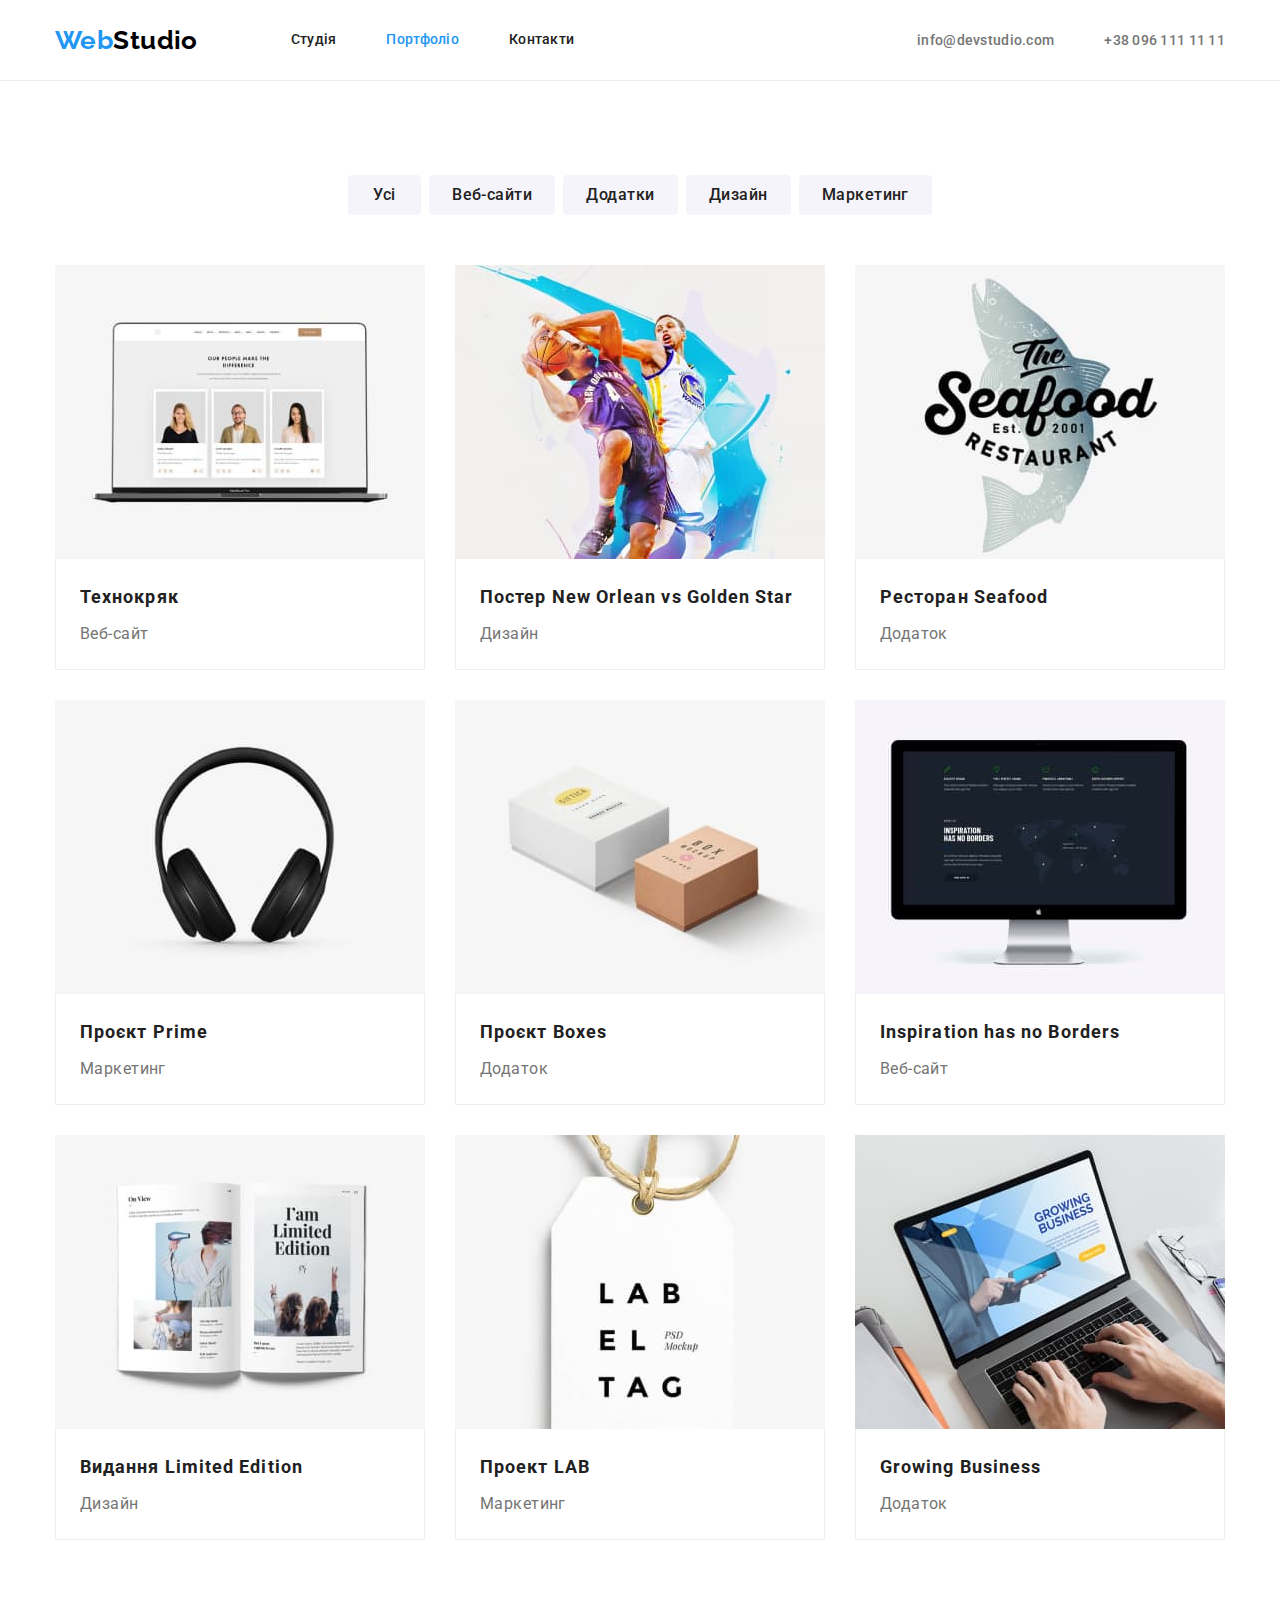
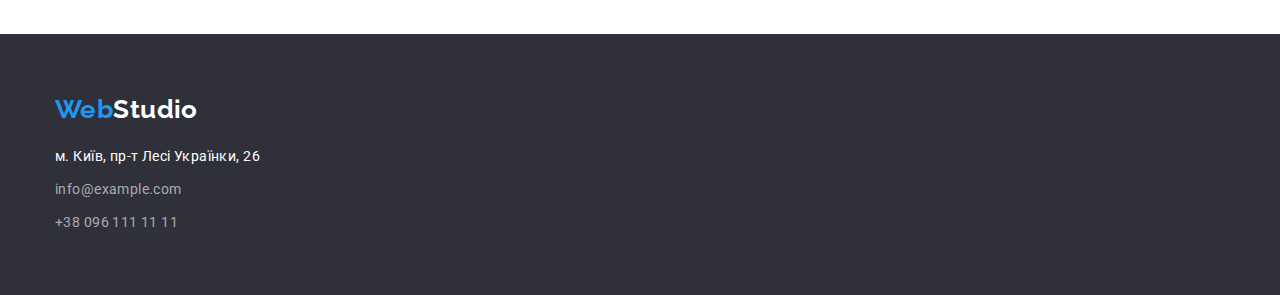
==== portfolio.html @ 94c44421 "Копіює попередню роботу (goit-markup-hw-03)" ====
<!DOCTYPE html>
<html lang="uk">
<head>
    <meta charset="UTF-8">
    <meta http-equiv="X-UA-Compatible" content="IE=edge">
    <meta name="viewport" content="width=device-width, initial-scale=1.0">
    <title>Document</title>
    <link rel="preconnect" href="https://fonts.googleapis.com">
    <link rel="preconnect" href="https://fonts.gstatic.com" crossorigin>
    <link href="https://fonts.googleapis.com/css2?family=Raleway:wght@700&family=Roboto:wght@400;500;700;900&display=swap" rel="stylesheet">
    <link rel="stylesheet" href="https://cdnjs.cloudflare.com/ajax/libs/modern-normalize/1.1.0/modern-normalize.min.css">
    <link rel="stylesheet" href="./css/styles.css">
</head>
<body>

<body>
    <!-- Хедер -->
    <header class="header">
        <div class="container header-container">
            <nav class="navigation">
                <a class="logo" href="./index.html"><span class="logo-accent">Web</span>Studio</a>
                <ul class="nav-list list">
                    <li class="nav-list-item"><a class="nav-list-link link" href="./index.html">Студія</a></li>
                    <li class="nav-list-item"><a class="nav-list-link current-page link" href="">Портфоліо</a></li>
                    <li class="nav-list-item"><a class="nav-list-link link" href="">Контакти</a></li>
                </ul>
               </nav>
        
               <ul class="contact-list list">
                <li class="contact-list-item"><a class="link-mail link" href="mailto:info@devstudio.com">info@devstudio.com</a></li>
                <li class="contact-list-item"><a class="link-tel link" href="tel:+380961111111">+38 096 111 11 11</a></li>
               </ul>
        </div>
    </header>
    
    <!-- Мейн контент -->
    <main>
            <!-- Фільтр-портфоліо -->
            <section class="portfolio-main section">
                <div class="container">
                    <h1 class="visually-hidden">Портфоліо</h1>
                    <ul class="btn-list list">
                        <li class="btn-list-item"><button class="portfolio-btn" type="button">Усі</button></li>
                        <li class="btn-list-item"><button class="portfolio-btn" type="button">Веб-сайти</button></li>
                        <li class="btn-list-item"><button class="portfolio-btn" type="button">Додатки</button></li>
                        <li class="btn-list-item"><button class="portfolio-btn" type="button">Дизайн</button></li>
                        <li class="btn-list-item"><button class="portfolio-btn" type="button">Маркетинг</button></li>
                    </ul>
                
    
                <!-- Портфоліо -->
                    <ul class="portfolio-list list">
                        <li class="portfolio-list-item"><img class="portfolio-list-pic" src="./images/pf-1.jpg" alt="люди на екрані ноутбука" width="370" height="294">
                            <div class="portfolio-list-wrapper">
                                <h2 class="portfolio-list-title">Технокряк</h3>
                                <p class="portfolio-list-text">Веб-сайт</p>
                            </div>
                        </li>
                
                        <li class="portfolio-list-item"><img class="portfolio-list-pic" src="./images/pf-2.jpg" alt="гра двох баскетболістів" width="370" height="294">
                            <div class="portfolio-list-wrapper">
                                <h2 class="portfolio-list-title">Постер <span lang="en">New Orlean vs Golden Star</span></h3>
                                <p class="portfolio-list-text">Дизайн</p>
                            </div>
                            </li>
                        
                        <li class="portfolio-list-item"><img class="portfolio-list-pic" src="./images/pf-3.jpg" alt="афіша ресторану" width="370" height="294">
                            <div class="portfolio-list-wrapper">
                                <h2 class="portfolio-list-title">Ресторан <span lang="en">Seafood</span></h3>
                                <p class="portfolio-list-text">Додаток</p>
                            </div>
                            </li>
                        
                        <li class="portfolio-list-item"><img class="portfolio-list-pic" src="./images/pf-4.jpg" alt="навушники" width="370" height="294">
                            <div class="portfolio-list-wrapper">
                                <h2 class="portfolio-list-title">Проєкт <span lang="en">Prime</span></h3>
                                <p class="portfolio-list-text">Маркетинг</p>
                            </div>
                            </li>
                        
                        <li class="portfolio-list-item"><img class="portfolio-list-pic" src="./images/pf-5.jpg" alt="дві коробочки" width="370" height="294">
                            <div class="portfolio-list-wrapper">
                                <h2 class="portfolio-list-title">Проєкт <span lang="en">Boxes</span></h3>
                                <p class="portfolio-list-text">Додаток</p>
                            </div>
                            </li>
                        
                        <li class="portfolio-list-item"><img class="portfolio-list-pic" src="./images/pf-6.jpg" alt="монітор комп'ютера" width="370" height="294">
                            <div class="portfolio-list-wrapper">
                                <h2 class="portfolio-list-title" lang="en">Inspiration has no Borders</h3>
                                <p class="portfolio-list-text">Веб-сайт</p>
                            </div>
                            </li>
                        
                        <li class="portfolio-list-item"><img class="portfolio-list-pic" src="./images/pf-7.jpg" alt="книга" width="370" height="294">
                            <div class="portfolio-list-wrapper">
                                <h2 class="portfolio-list-title">Видання <span lang="en">Limited Edition</span></h3>
                                <p class="portfolio-list-text">Дизайн</p>
                            </div>
                            </li>
                        
                        <li class="portfolio-list-item"><img class="portfolio-list-pic" src="./images/pf-8.jpg" alt="етикетка з лейблом" width="370" height="294">
                            <div class="portfolio-list-wrapper">
                                <h2 class="portfolio-list-title">Проект <span lang="en">LAB</span></h3>
                                <p class="portfolio-list-text">Маркетинг</p>
                            </div>
                            </li>
                        
                        <li class="portfolio-list-item"><img class="portfolio-list-pic" src="./images/pf-9.jpg" alt="людина працює на ноутбуці" width="370" height="294">
                            <div class="portfolio-list-wrapper">
                                <h2 class="portfolio-list-title" lang="en">Growing Business</h3>
                                <p class="portfolio-list-text">Додаток</p>
                            </div>
                            </li>
                    </ul>
                </div>
            </section>
        </main>

    <!-- Футер -->
    <footer class="footer">
        <div class="container">
            <a class="logo-footer logo" href="./index.html"><span class="logo-accent">Web</span>Studio</a>
            <address class="address">
             <ul class="address-list list">
                 <li class="address-list-item"><a class="footer-link-address link" href="https://goo.gl/maps/xRm2VRqEnJcHHvkh7">м. Київ, пр-т Лесі Українки, 26</a></li>
                 <li class="address-list-item"><a class="footer-link-mail link" href="mailto:info@example.com">info@example.com</a></li>
                 <li class="address-list-item"><a class="footer-link-tel link" href="tel:+380961111111">+38 096 111 11 11</a></li>
             </ul>
         </address>
        </div>
       
    </footer>
</body>
</html>
---- css/styles.css ----
/* білий вторинний rgba(255, 255, 255, 0.6) */

:root {
    --primary-font-family: Roboto, sans-serif;
    --secondary-font-family: Raleway, sans-serif;
    --main-text-color: #212121;
    --secondary-text-color: #757575;
    --white-font-color: #FFFFFF;
    --background-primary-white-color: #F5F5F5;
    --background-secondary-grey-color: #F5F4FA;
    --background-dark-color: #2F303A;
    --accent-color: #2196F3;
    --logo-color: #000000;
    --modal-btn-color: #188CE8;
    --portfolio-border-color: #EEEEEE;
    --header-border-color: #ECECEC;
}

body {
    background-color: var(--white-font-color);
    color: var(--main-text-color);
    font-family: var(--primary-font-family);
    font-size: 14px;
    letter-spacing: 0.03em;
    }

.list {
    list-style: none;
}

.link {
    text-decoration: none;
}

h1,
h2,
h3,
p {
    margin-top: 0;
    margin-bottom: 0;
}

ul {
    margin-top: 0;
    margin-bottom: 0;
    padding-left: 0;
}

img {
    display: block;
    max-width: 100%;
    height: auto;
}

.section {
    padding-top: 94px;
    padding-bottom: 94px;
}

.container {
    width: 1200px;
    padding-left: 15px;
    padding-right: 15px;
    margin-left: auto;
    margin-right: auto;
}

/* =====Компоненти-початок===== */

.subtitle {
    font-size: 36px;
    line-height: 1.17;
    text-align: center;
    margin-bottom: 50px;
}

/* =====Компоненти-кінець */

/* ======Хедер-початок===== */

/* Лого-хедер */
.logo {
    margin-right: 93px;
    font-family: var(--secondary-font-family);
    font-weight: 700;
    font-size: 26px;
    line-height: 1.19;
    color: var(--logo-color);
    
    text-decoration: none;
    }
    
    .logo-accent {
        color: var(--accent-color);
    }

.header {
    background-color: var(--white-font-color);
    border-bottom: 1px solid var(--header-border-color);
}

.header-container {
    display: flex;
    align-items: center;
}

/* Навігація */
.navigation {
    display: flex;
    align-items: center;
}
.nav-list {
    display: flex;
    align-items: center;
}

.nav-list-item:not(:last-child) {
    margin-right: 50px;
}

.nav-list-link {
    display: flex;
    padding-top: 32px;
    padding-bottom: 32px;

    font-weight: 500;
    line-height: 1.14;
    letter-spacing: 0.02em;
    color: var(--main-text-color);
}

.nav-list-link:hover,
.nav-list-link:focus {
    color: var(--accent-color);
}

.current-page {
    color: var(--accent-color);
}

/* Контакти-хедер */
.contact-list {
    margin-left: auto;
}

.contact-list-item:not(:last-child) {
    margin-right: 50px;
}

.contact-list {
    display: flex;
}

.link-mail,
.link-tel {
    font-weight: 500;
    line-height: 1.14;
    letter-spacing: 0.02em;
    color: var(--secondary-text-color);
}

.link-mail:hover,
.link-mail:focus {
    color: var(--accent-color);
}

.link-tel:hover,
.link-tel:focus {
    color: var(--accent-color);
}

/* =====Хедер-кінець===== */

/* =====Мейн контент-початок===== */

/* Герой */
.hero {
    padding-top: 200px;
    padding-bottom: 200px;

    background-color: var(--background-dark-color);
    text-align: center;
}

.hero-title {
    margin-right: auto;
    margin-bottom: 30px;
    margin-left: auto;
    
    width: 696px;
    font-weight: 900;
    font-size: 44px;
    line-height: 1.36;
    
    letter-spacing: 0.06em;
    text-transform: uppercase;
    color: var(--white-font-color);
}

.modal-btn {
    display: inline-block;
    padding: 10px 32px;
    min-width: 216px;
    border-radius: 4px;
    border: var(--accent-color);

    font-family: inherit;
    font-weight: 700;
    font-size: 16px;
    line-height: 1.87;
    letter-spacing: 0.06em;
    cursor: pointer;
    color: var(--white-font-color);
    background-color: var(--accent-color);
}

.modal-btn:hover,
.modal-btn:focus {
    background-color: var(--modal-btn-color);
}

/* Переваги */
.visually-hidden {
    position: absolute;
    width: 1px;
    height: 1px;
    margin: -1px;
    padding: 0;
    overflow: hidden;
    border: 0;
    clip: rect(0 0 0 0);
} 

.advantages-list {
    display: flex;
}

.advantages-list-item:not(:last-child) {
    margin-right: 30px;
}

.advantages-title {
    margin-bottom: 10px;

    font-size: 14px;
    line-height: 1.14;
    text-transform: uppercase;
}

.advantages-text {
    line-height: 1.71;
    color: var(--secondary-text-color);
}

/* Чим ми займаємося */
.activity {
    padding-top: 0;
}

.activity-list {
    display: flex;
    justify-content: space-between;
}

/* Наша команда */
.team-list {
    display: flex;
    flex-wrap: wrap;
}

.team-list-item:not(:nth-child(4n)) {
    margin-right: 30px;
}

.team-list-pic {
    margin-bottom: 30px;
}

.team-list-wrapper {
    text-align: center;

    background-color: var(--white-font-color);
}

.team-subject {
    margin-bottom: 10px;

    font-weight: 500;
    font-size: 16px;
    line-height: 1.19;
}

.team-position {  
    padding-bottom: 30px;

    font-weight: 400;
    font-size: 16px;
    line-height: 1.19;
    color: var(--secondary-text-color);
}

.team {
    background-color: var(--background-secondary-grey-color);
}

/* Фільтр-портфоліо */
.btn-list {
    display: flex;
    justify-content: center;
}

.btn-list-item:not(:last-child) {
    margin-right: 8px;
}

.btn-list-item {
    margin-bottom: 50px;
}

.portfolio-btn {
    display: inline-block;
    padding: 6px 22px;
    min-width: 73px;
    border-radius: 4px;
    border: 1px solid var(--background-secondary-grey-color);

    font-family: inherit;
    font-weight: 500;
    font-size: 16px;
    line-height: 1.63;
    text-align: center;
    letter-spacing: 0.03em;
    cursor: pointer;
    color: var(--main-text-color);
    background-color: var(--background-secondary-grey-color);
}

.portfolio-btn:hover,
.portfolio-btn:focus {
    color: var(--white-font-color);
    background-color: var(--accent-color);
}

/* Портфоліо */
.portfolio-list {
    display: flex;
    flex-wrap: wrap;
    margin-left: -30px;
    margin-top: -30px;
}

.portfolio-list-item {
    margin-left: 30px;
    margin-top: 30px;
    flex-basis: calc((100% - 90px) / 3);

}

.portfolio-list-wrapper {
    padding: 20px 24px;

    border: 1px solid var(--portfolio-border-color);
    border-top: none;
}

.portfolio-list-title {
    margin-bottom: 4px;

    font-size: 18px;
    line-height: 2;
    letter-spacing: 0.06em;
}

.portfolio-list-text {
    font-weight: 400;
    font-size: 16px;
    line-height: 1.88;
    color: var(--secondary-text-color);
}

/* =====Мейн контент-кінець===== */

/* =====Футер-початок===== */

.footer {
    background-color: var(--background-dark-color);
}

/* Лого-футер */
.footer  {
    padding-top: 60px;
    padding-bottom: 60px;
}

.logo-footer {
    margin-right: 0;
    
    color: var(--white-font-color);
    }

/* Контакти-футер */
.address {
    margin-top: 20px;
}

.address-list-item:not(:last-child) {
    margin-bottom: 9px;
}

.footer-link-address {
    font-style: normal;
    font-weight: 400;
    line-height: 1.71;
    color: #FFFFFF;
}

.footer-link-address:hover,
.footer-link-address:focus {
    color: var(--accent-color);
}

.footer-link-mail,
.footer-link-tel {
    font-style: normal;
    font-weight: 400;
    line-height: 1.71;
    color: rgba(255, 255, 255, 0.6);
}

.footer-link-mail:hover,
.footer-link-mail:focus {
    color: var(--accent-color);
}

.footer-link-tel:hover,
.footer-link-tel:focus {
    color: var(--accent-color);
}

/* =====Футер-кінець===== */
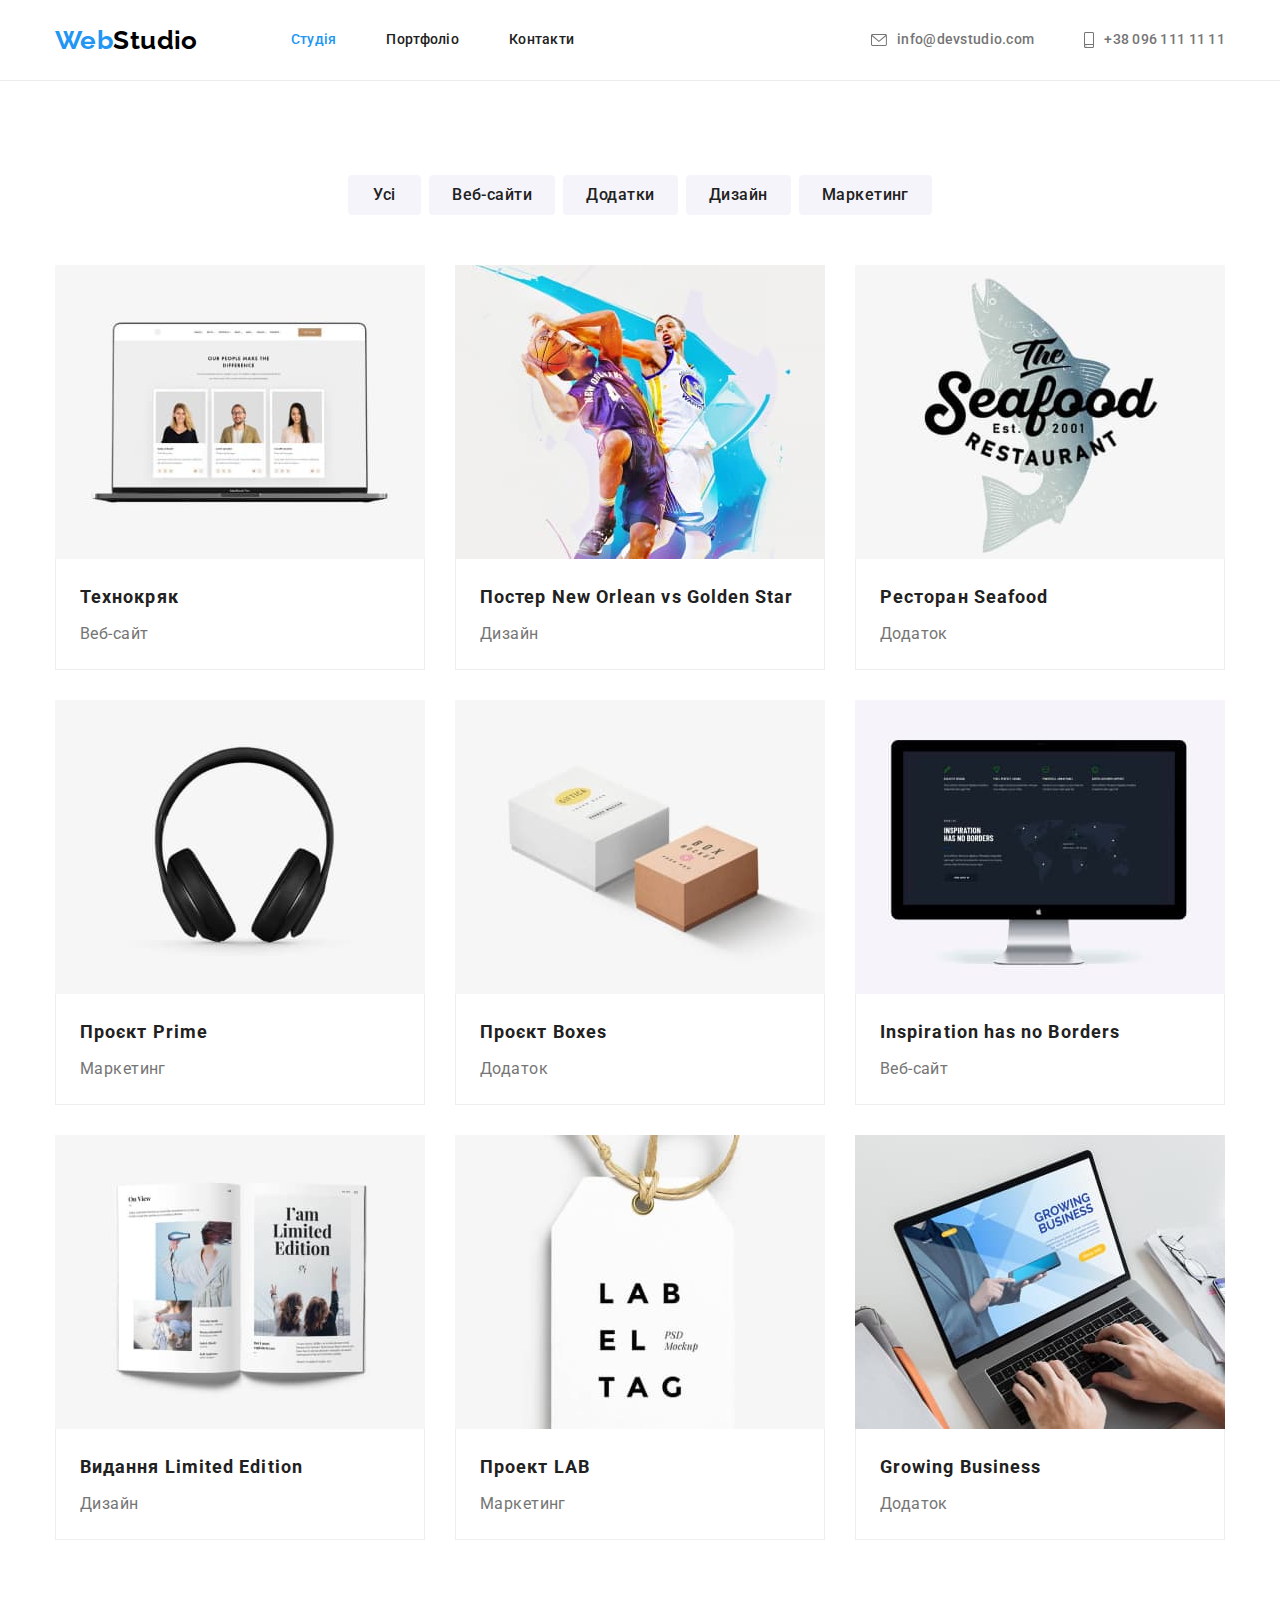
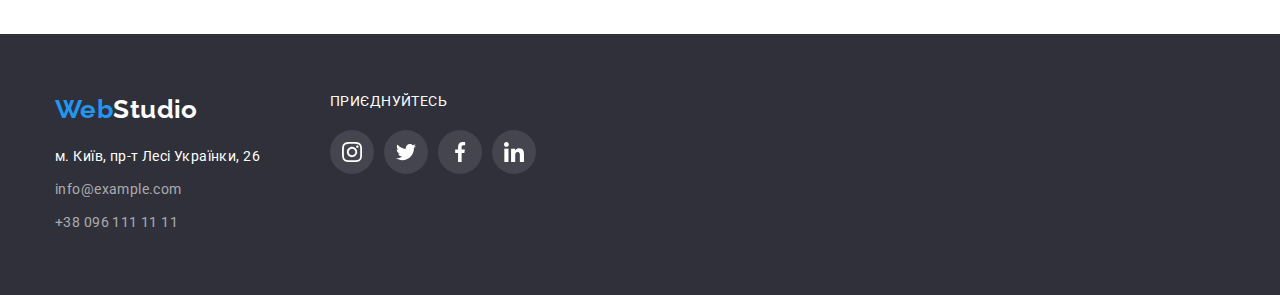
==== commit 8edf3b55: "Додає іконки за допомогою SVG-спрайту" ====
--- a/portfolio.html
+++ b/portfolio.html
@@ -20,15 +20,30 @@
             <nav class="navigation">
                 <a class="logo" href="./index.html"><span class="logo-accent">Web</span>Studio</a>
                 <ul class="nav-list list">
-                    <li class="nav-list-item"><a class="nav-list-link link" href="./index.html">Студія</a></li>
-                    <li class="nav-list-item"><a class="nav-list-link current-page link" href="">Портфоліо</a></li>
-                    <li class="nav-list-item"><a class="nav-list-link link" href="">Контакти</a></li>
+                    <li class="nav-list-item">
+                        <a class="nav-list-link current-page link" href="">Студія</a></li>
+                    <li class="nav-list-item">
+                        <a class="nav-list-link link" href="./portfolio.html">Портфоліо</a></li>
+                    <li class="nav-list-item">
+                        <a class="nav-list-link link" href="">Контакти</a></li>
                 </ul>
                </nav>
         
                <ul class="contact-list list">
-                <li class="contact-list-item"><a class="link-mail link" href="mailto:info@devstudio.com">info@devstudio.com</a></li>
-                <li class="contact-list-item"><a class="link-tel link" href="tel:+380961111111">+38 096 111 11 11</a></li>
+                <li class="contact-list-item">
+                    <a class="link-mail link" href="mailto:info@devstudio.com">
+                        <svg class="contact-icon-mail" width="16" height="12">
+                            <use href="./images/icons.svg#envelope"></use>
+                        </svg>
+                        info@devstudio.com</a>
+                </li>
+                <li class="contact-list-item">
+                    <a class="link-tel link" href="tel:+380961111111">
+                        <svg class="contact-icon-tel" width="10" height="16">
+                            <use href="./images/icons.svg#smartphone"></use>
+                        </svg>
+                        +38 096 111 11 11</a>
+                </li>
                </ul>
         </div>
     </header>
@@ -119,17 +134,57 @@
 
     <!-- Футер -->
     <footer class="footer">
-        <div class="container">
-            <a class="logo-footer logo" href="./index.html"><span class="logo-accent">Web</span>Studio</a>
-            <address class="address">
-             <ul class="address-list list">
-                 <li class="address-list-item"><a class="footer-link-address link" href="https://goo.gl/maps/xRm2VRqEnJcHHvkh7">м. Київ, пр-т Лесі Українки, 26</a></li>
-                 <li class="address-list-item"><a class="footer-link-mail link" href="mailto:info@example.com">info@example.com</a></li>
-                 <li class="address-list-item"><a class="footer-link-tel link" href="tel:+380961111111">+38 096 111 11 11</a></li>
+        <div class="footer-container container">
+            <div class="footer-contacts">
+              <a class="logo-footer logo" href="./index.html">
+                <span class="logo-accent">Web</span>Studio</a>
+                <address class="address">
+                    <ul class="address-list list">
+                        <li class="address-list-item"><a class="footer-link-address link" href="https://goo.gl/maps/xRm2VRqEnJcHHvkh7">м. Київ, пр-т Лесі Українки, 26</a></li>
+                        <li class="address-list-item"><a class="footer-link-mail link" href="mailto:info@example.com">info@example.com</a></li>
+                        <li class="address-list-item"><a class="footer-link-tel link" href="tel:+380961111111">+38 096 111 11 11</a></li>
+                    </ul>
+                </address>
+            </div>
+            
+    
+            <div class="footer-contacts">
+                <p class="footer-social-text">приєднуйтесь</p> 
+                <ul class="footer-social-list list">
+                 <li class="footer-social-list-item">
+                     <a class="footer-social-list-link social-list-link" href="">
+                          <svg class="footer-social-list-icon" width="20" height="20">
+                             <use href="./images/icons.svg#instagram"></use>
+                          </svg>
+                     </a>
+                 </li>
+         
+                 <li class="footer-social-list-item">
+                     <a class="footer-social-list-link social-list-link" href="">
+                         <svg class="footer-social-list-icon" width="20" height="20">
+                             <use href="./images/icons.svg#twitter"></use>
+                         </svg>
+                     </a>
+                 </li>
+         
+                 <li class="footer-social-list-item">
+                     <a class="footer-social-list-link social-list-link" href="">
+                         <svg class="footer-social-list-icon" width="20" height="20">
+                             <use href="./images/icons.svg#facebook"></use>
+                         </svg>
+                     </a>
+                 </li>
+         
+                 <li class="footer-social-list-item">
+                     <a class="footer-social-list-link social-list-link" href="">
+                         <svg class="footer-social-list-icon" width="20" height="20">
+                             <use href="./images/icons.svg#linkedin"></use>
+                         </svg>
+                     </a>
+                 </li>
              </ul>
-         </address>
+            </div>
         </div>
-       
     </footer>
 </body>
 </html>--- a/css/styles.css
+++ b/css/styles.css
@@ -14,6 +14,7 @@
     --modal-btn-color: #188CE8;
     --portfolio-border-color: #EEEEEE;
     --header-border-color: #ECECEC;
+    --icon-grey-color: #AFB1B8;
 }
 
 body {
@@ -72,6 +73,33 @@
     line-height: 1.17;
     text-align: center;
     margin-bottom: 50px;
+}
+
+.social-list {
+    display: flex;
+    justify-content: space-between;
+    padding-right: 32px;
+    padding-left: 32px;
+}
+
+.social-list-link {
+    display: flex;
+    align-items: center;
+    justify-content: center;
+
+    width: 44px;
+    height: 44px;
+    border-radius: 50%;
+}
+
+.social-list-link {
+    fill: var(--icon-grey-color);
+}
+
+.social-list-link:hover,
+.social-list-link:focus {
+    fill: var(--white-font-color);
+    background-color: var(--accent-color);
 }
 
 /* =====Компоненти-кінець */
@@ -151,6 +179,12 @@
     display: flex;
 }
 
+.link-mail {
+    display: flex;
+    justify-content: center;
+    align-items: center;
+}
+
 .link-mail,
 .link-tel {
     font-weight: 500;
@@ -164,17 +198,51 @@
     color: var(--accent-color);
 }
 
+.link-mail .contact-icon-mail {
+    fill: currentColor;
+}
+
+.contact-icon-mail {
+    margin-right: 10px;
+}
+
+.link-tel {
+    display: flex;
+    justify-content: center;
+    align-items: center;
+}
+
 .link-tel:hover,
 .link-tel:focus {
     color: var(--accent-color);
 }
 
+.link-tel .contact-icon-tel {
+    fill: currentColor;
+}
+
+.contact-icon-tel {
+    margin-right: 10px;
+}
 /* =====Хедер-кінець===== */
 
 /* =====Мейн контент-початок===== */
 
 /* Герой */
+
+
+
 .hero {
+    background-image: 
+    linear-gradient(
+    rgba(47, 48, 58, 0.4), 
+    rgba(47, 48, 58, 0.4)),
+    url(../images/Img-sq.jpg);
+    
+    max-width: 1600px;
+    margin-left: auto;
+    margin-right: auto;
+
     padding-top: 200px;
     padding-bottom: 200px;
 
@@ -231,6 +299,17 @@
     clip: rect(0 0 0 0);
 } 
 
+.advantages-icon-wrapper {
+    display: flex;
+    width: 270px;
+    height: 120px;
+    justify-content: center;
+    align-items: center;
+    margin-bottom: 30px;
+
+    background-color: var(--background-secondary-grey-color);
+}
+
 .advantages-list {
     display: flex;
 }
@@ -265,7 +344,7 @@
 /* Наша команда */
 .team-list {
     display: flex;
-    flex-wrap: wrap;
+
 }
 
 .team-list-item:not(:nth-child(4n)) {
@@ -277,8 +356,12 @@
 }
 
 .team-list-wrapper {
+    padding-bottom: 30px;
     text-align: center;
-
+    width: 270px;
+
+    box-shadow: 0px 1px 3px rgba(0, 0, 0, 0.12), 0px 1px 1px rgba(0, 0, 0, 0.14), 0px 2px 1px rgba(0, 0, 0, 0.2);
+    border-radius: 0px 0px 4px 4px;
     background-color: var(--white-font-color);
 }
 
@@ -291,7 +374,7 @@
 }
 
 .team-position {  
-    padding-bottom: 30px;
+    margin-bottom: 16px;
 
     font-weight: 400;
     font-size: 16px;
@@ -301,6 +384,35 @@
 
 .team {
     background-color: var(--background-secondary-grey-color);
+}
+
+/* Постійні клієнти */
+.clients-list {
+    display: flex;
+    justify-content: space-between;
+}
+
+.clients-list-item:not(:last-child) {
+    margin-right: 30px;
+}
+
+.clients-list .clients-list-item {
+    border: 1px solid var(--icon-grey-color);
+    border-radius: 4px;
+}
+
+
+.clients-list-icon {
+    padding: 16px 32px;
+}
+
+.clients-list-link {
+    fill: var(--icon-grey-color);
+}
+
+.clients-list-link:hover,
+.clients-list-link:focus {
+    fill: var(--accent-color);
 }
 
 /* Фільтр-портфоліо */
@@ -339,6 +451,7 @@
 .portfolio-btn:focus {
     color: var(--white-font-color);
     background-color: var(--accent-color);
+    box-shadow: 0px 3px 1px rgba(0, 0, 0, 0.1), 0px 1px 2px rgba(0, 0, 0, 0.08), 0px 2px 2px rgba(0, 0, 0, 0.12);
 }
 
 /* Портфоліо */
@@ -437,6 +550,35 @@
     color: var(--accent-color);
 }
 
+.footer-social-text {
+    font-size: 14px;
+    line-height: 1.14;
+    text-transform: uppercase;
+    margin-bottom: 20px;
+
+    color: var(--white-font-color);
+}
+
+.footer-container {
+    display: flex;
+}
+
+.footer-contacts:not(:last-child) {
+    margin-right: 70px;
+}
+
+.footer-social-list {
+    display: flex;
+}
+
+.footer-social-list-item:not(:nth-child(4n)) {
+    margin-right: 10px;
+}
+
+.footer-social-list-link {
+    fill: var(--white-font-color);
+    background-color: rgba(255, 255, 255, 0.1);
+}
 /* =====Футер-кінець===== */
 
 
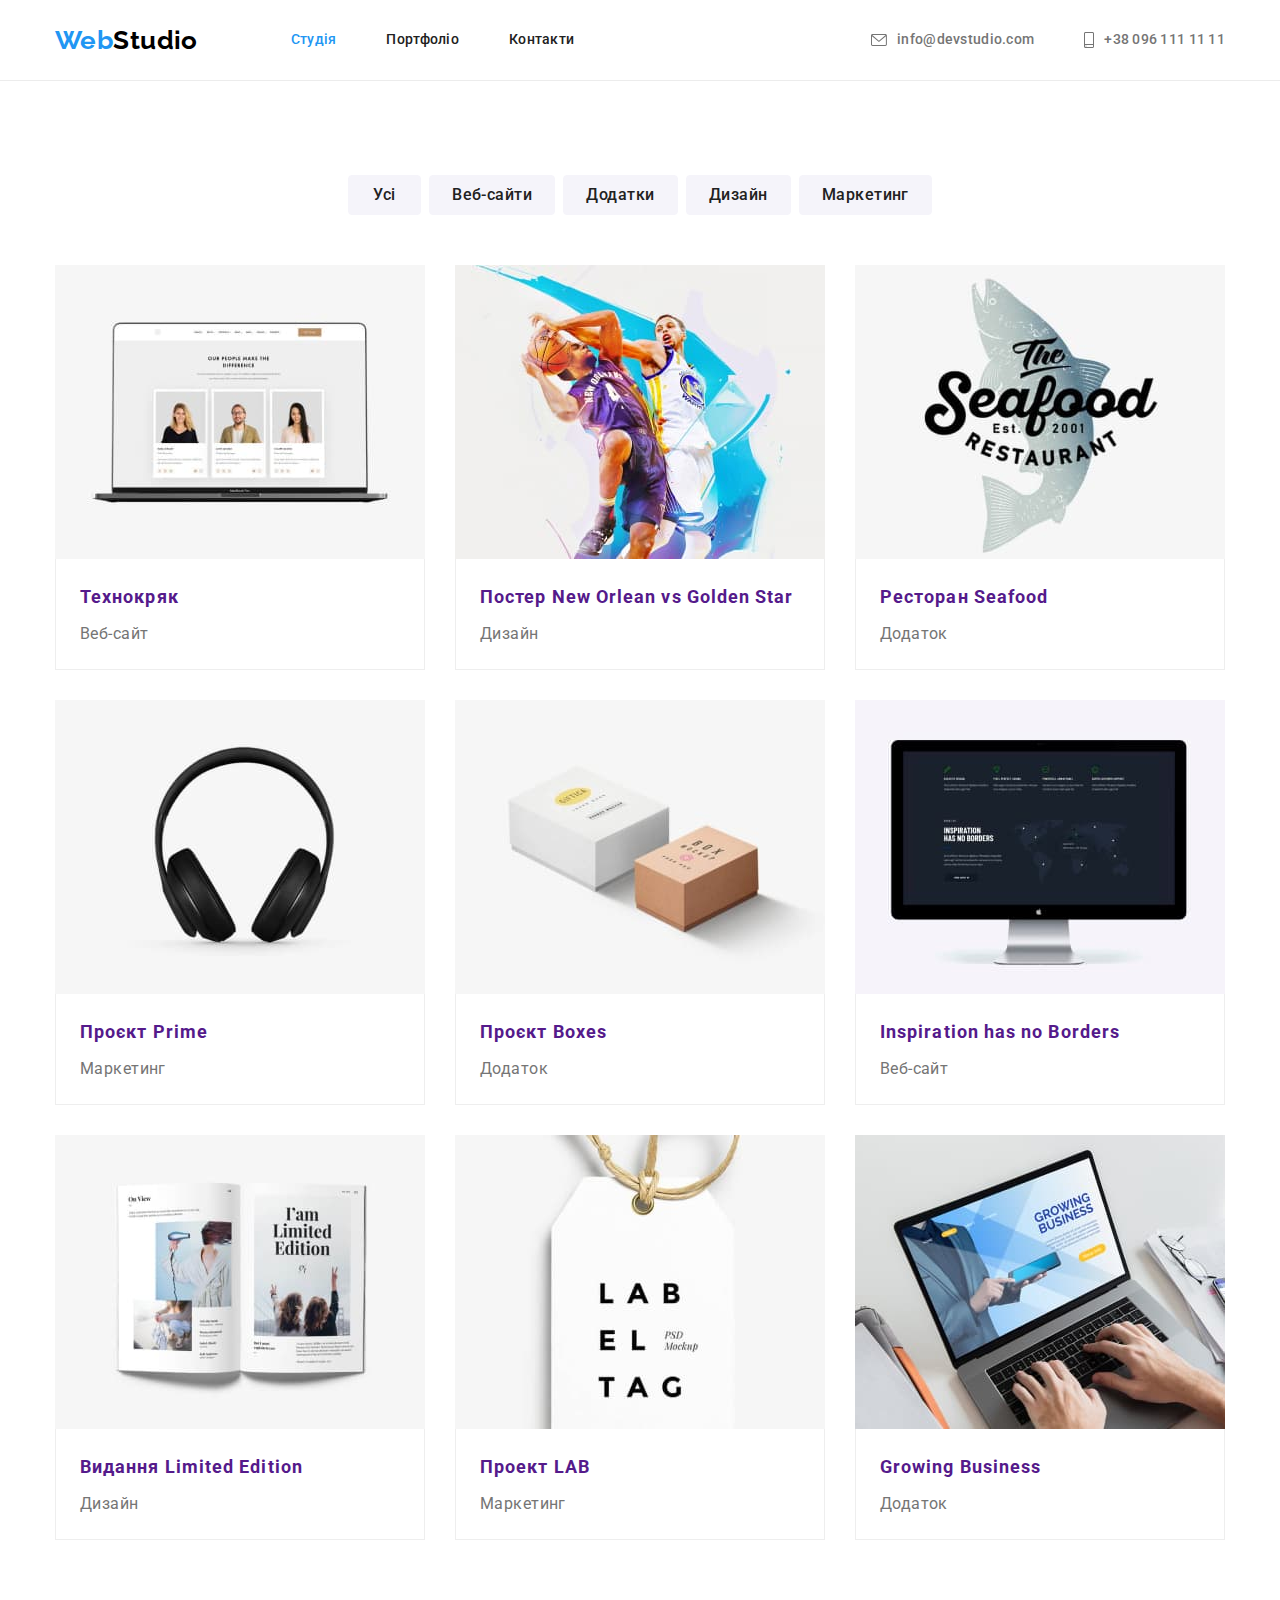
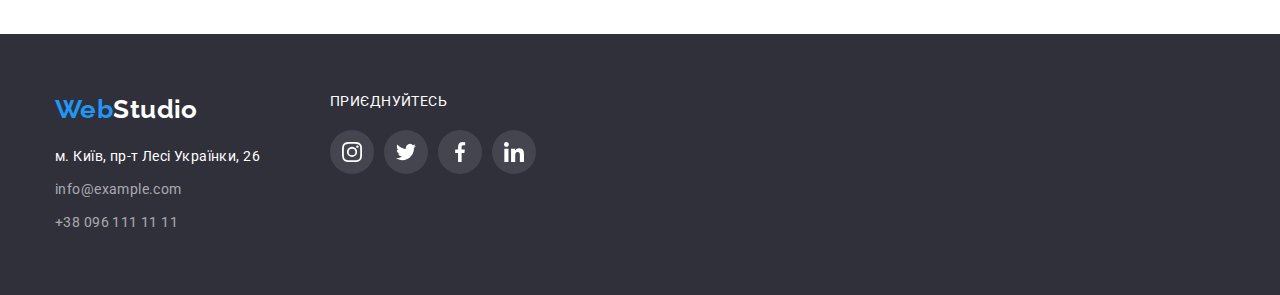
==== commit 4621c32d: "Додає ефекти в файл Портфоліо" ====
--- a/portfolio.html
+++ b/portfolio.html
@@ -11,7 +11,6 @@
     <link rel="stylesheet" href="https://cdnjs.cloudflare.com/ajax/libs/modern-normalize/1.1.0/modern-normalize.min.css">
     <link rel="stylesheet" href="./css/styles.css">
 </head>
-<body>
 
 <body>
     <!-- Хедер -->
@@ -65,67 +64,94 @@
     
                 <!-- Портфоліо -->
                     <ul class="portfolio-list list">
-                        <li class="portfolio-list-item"><img class="portfolio-list-pic" src="./images/pf-1.jpg" alt="люди на екрані ноутбука" width="370" height="294">
-                            <div class="portfolio-list-wrapper">
-                                <h2 class="portfolio-list-title">Технокряк</h3>
-                                <p class="portfolio-list-text">Веб-сайт</p>
-                            </div>
+                        <li class="portfolio-list-item">
+                            <a class="portfolio-list-link link" href="">
+                                <img class="portfolio-list-pic" src="./images/pf-1.jpg" alt="люди на екрані ноутбука" width="370" height="294">
+                                <div class="portfolio-list-wrapper">
+                                  <h2 class="portfolio-list-title">Технокряк</h2>
+                                  <p class="portfolio-list-text">Веб-сайт</p>
+                                </div>
+                            </a>
                         </li>
                 
-                        <li class="portfolio-list-item"><img class="portfolio-list-pic" src="./images/pf-2.jpg" alt="гра двох баскетболістів" width="370" height="294">
-                            <div class="portfolio-list-wrapper">
-                                <h2 class="portfolio-list-title">Постер <span lang="en">New Orlean vs Golden Star</span></h3>
-                                <p class="portfolio-list-text">Дизайн</p>
-                            </div>
-                            </li>
-                        
-                        <li class="portfolio-list-item"><img class="portfolio-list-pic" src="./images/pf-3.jpg" alt="афіша ресторану" width="370" height="294">
-                            <div class="portfolio-list-wrapper">
-                                <h2 class="portfolio-list-title">Ресторан <span lang="en">Seafood</span></h3>
-                                <p class="portfolio-list-text">Додаток</p>
-                            </div>
-                            </li>
-                        
-                        <li class="portfolio-list-item"><img class="portfolio-list-pic" src="./images/pf-4.jpg" alt="навушники" width="370" height="294">
-                            <div class="portfolio-list-wrapper">
-                                <h2 class="portfolio-list-title">Проєкт <span lang="en">Prime</span></h3>
-                                <p class="portfolio-list-text">Маркетинг</p>
-                            </div>
-                            </li>
-                        
-                        <li class="portfolio-list-item"><img class="portfolio-list-pic" src="./images/pf-5.jpg" alt="дві коробочки" width="370" height="294">
-                            <div class="portfolio-list-wrapper">
-                                <h2 class="portfolio-list-title">Проєкт <span lang="en">Boxes</span></h3>
-                                <p class="portfolio-list-text">Додаток</p>
-                            </div>
-                            </li>
-                        
-                        <li class="portfolio-list-item"><img class="portfolio-list-pic" src="./images/pf-6.jpg" alt="монітор комп'ютера" width="370" height="294">
-                            <div class="portfolio-list-wrapper">
-                                <h2 class="portfolio-list-title" lang="en">Inspiration has no Borders</h3>
-                                <p class="portfolio-list-text">Веб-сайт</p>
-                            </div>
-                            </li>
-                        
-                        <li class="portfolio-list-item"><img class="portfolio-list-pic" src="./images/pf-7.jpg" alt="книга" width="370" height="294">
-                            <div class="portfolio-list-wrapper">
-                                <h2 class="portfolio-list-title">Видання <span lang="en">Limited Edition</span></h3>
-                                <p class="portfolio-list-text">Дизайн</p>
-                            </div>
-                            </li>
-                        
-                        <li class="portfolio-list-item"><img class="portfolio-list-pic" src="./images/pf-8.jpg" alt="етикетка з лейблом" width="370" height="294">
-                            <div class="portfolio-list-wrapper">
-                                <h2 class="portfolio-list-title">Проект <span lang="en">LAB</span></h3>
-                                <p class="portfolio-list-text">Маркетинг</p>
-                            </div>
-                            </li>
-                        
-                        <li class="portfolio-list-item"><img class="portfolio-list-pic" src="./images/pf-9.jpg" alt="людина працює на ноутбуці" width="370" height="294">
-                            <div class="portfolio-list-wrapper">
-                                <h2 class="portfolio-list-title" lang="en">Growing Business</h3>
-                                <p class="portfolio-list-text">Додаток</p>
-                            </div>
+                        <li class="portfolio-list-item">
+                            <a class="portfolio-list-link link" href="">
+                                <img class="portfolio-list-pic" src="./images/pf-2.jpg" alt="гра двох баскетболістів" width="370" height="294">
+                                <div class="portfolio-list-wrapper">
+                                    <h2 class="portfolio-list-title">Постер <span lang="en">New Orlean vs Golden Star</span></h2>
+                                    <p class="portfolio-list-text">Дизайн</p>
+                                </div>
+                            </a>
+                            </li>
+                        
+                        <li class="portfolio-list-item">
+                            <a class="portfolio-list-link link" href="">
+                                <img class="portfolio-list-pic" src="./images/pf-3.jpg" alt="афіша ресторану" width="370" height="294">
+                                <div class="portfolio-list-wrapper">
+                                    <h2 class="portfolio-list-title">Ресторан <span lang="en">Seafood</span></h2>
+                                    <p class="portfolio-list-text">Додаток</p>
+                                </div>
+                            </a>
+                            </li>
+                        
+                        <li class="portfolio-list-item">
+                            <a class="portfolio-list-link link" href="">
+                                <img class="portfolio-list-pic" src="./images/pf-4.jpg" alt="навушники" width="370" height="294">
+                                <div class="portfolio-list-wrapper">
+                                    <h2 class="portfolio-list-title">Проєкт <span lang="en">Prime</span></h2>
+                                    <p class="portfolio-list-text">Маркетинг</p>
+                                </div>
+                            </a>
+                            </li>
+                        
+                        <li class="portfolio-list-item">
+                            <a class="portfolio-list-link link" href="">
+                                <img class="portfolio-list-pic" src="./images/pf-5.jpg" alt="дві коробочки" width="370" height="294">
+                                <div class="portfolio-list-wrapper">
+                                    <h2 class="portfolio-list-title">Проєкт <span lang="en">Boxes</span></h2>
+                                    <p class="portfolio-list-text">Додаток</p>
+                                </div>
+                            </a>
+                            </li>
+                        
+                        <li class="portfolio-list-item">
+                            <a class="portfolio-list-link link" href="">
+                                <img class="portfolio-list-pic" src="./images/pf-6.jpg" alt="монітор комп'ютера" width="370" height="294">
+                                <div class="portfolio-list-wrapper">
+                                    <h2 class="portfolio-list-title" lang="en">Inspiration has no Borders</h2>
+                                    <p class="portfolio-list-text">Веб-сайт</p>
+                                </div>
+                            </a>
+                            </li>
+                        
+                        <li class="portfolio-list-item">
+                            <a class="portfolio-list-link link" href="">
+                                <img class="portfolio-list-pic" src="./images/pf-7.jpg" alt="книга" width="370" height="294">
+                                <div class="portfolio-list-wrapper">
+                                    <h2 class="portfolio-list-title">Видання <span lang="en">Limited Edition</span></h2>
+                                    <p class="portfolio-list-text">Дизайн</p>
+                                </div>
+                            </a>
+                            </li>
+                        
+                        <li class="portfolio-list-item">
+                            <a class="portfolio-list-link link" href="">
+                                <img class="portfolio-list-pic" src="./images/pf-8.jpg" alt="етикетка з лейблом" width="370" height="294">
+                                <div class="portfolio-list-wrapper">
+                                    <h2 class="portfolio-list-title">Проект <span lang="en">LAB</span></h2>
+                                    <p class="portfolio-list-text">Маркетинг</p>
+                                </div>
+                            </a>
+                            </li>
+                        
+                        <li class="portfolio-list-item">
+                            <a class="portfolio-list-link link" href="">
+                                <img class="portfolio-list-pic" src="./images/pf-9.jpg" alt="людина працює на ноутбуці" width="370" height="294">
+                                <div class="portfolio-list-wrapper">
+                                    <h2 class="portfolio-list-title" lang="en">Growing Business</h2>
+                                    <p class="portfolio-list-text">Додаток</p>
+                                </div>
+                            </a>
                             </li>
                     </ul>
                 </div>
--- a/css/styles.css
+++ b/css/styles.css
@@ -375,7 +375,6 @@
 
 .team-position {  
     margin-bottom: 16px;
-
     font-weight: 400;
     font-size: 16px;
     line-height: 1.19;
@@ -400,7 +399,6 @@
     border: 1px solid var(--icon-grey-color);
     border-radius: 4px;
 }
-
 
 .clients-list-icon {
     padding: 16px 32px;
@@ -452,6 +450,7 @@
     color: var(--white-font-color);
     background-color: var(--accent-color);
     box-shadow: 0px 3px 1px rgba(0, 0, 0, 0.1), 0px 1px 2px rgba(0, 0, 0, 0.08), 0px 2px 2px rgba(0, 0, 0, 0.12);
+    border: none;
 }
 
 /* Портфоліо */
@@ -466,7 +465,11 @@
     margin-left: 30px;
     margin-top: 30px;
     flex-basis: calc((100% - 90px) / 3);
-
+}
+
+.portfolio-list-link:hover,
+.portfolio-list-item:hover{
+    box-shadow: 0px 1px 1px rgba(0, 0, 0, 0.12), 0px 4px 4px rgba(0, 0, 0, 0.06), 1px 4px 6px rgba(0, 0, 0, 0.16);
 }
 
 .portfolio-list-wrapper {
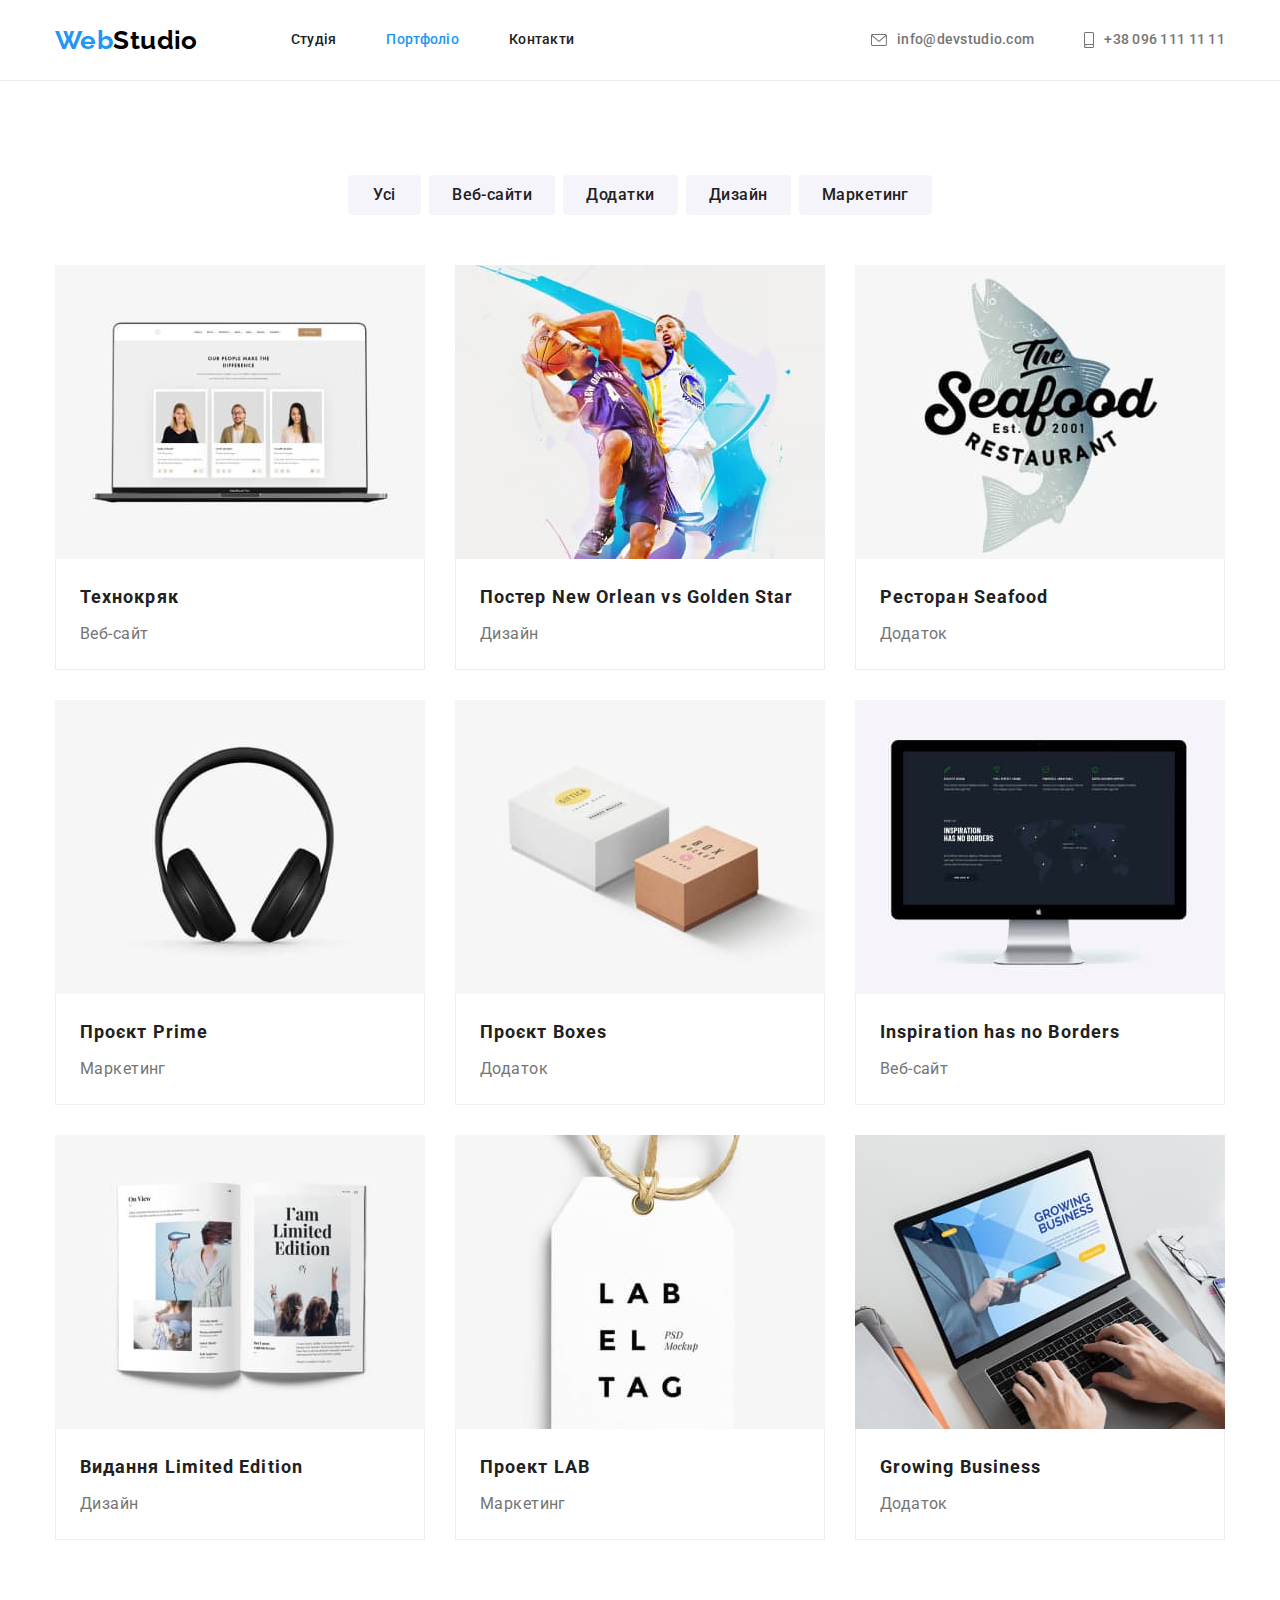
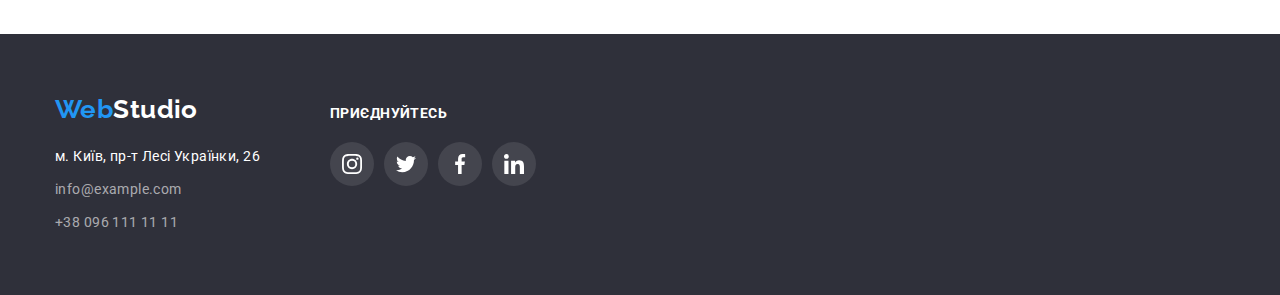
==== commit b1a9d476: "Корегує стилі та властивості" ====
--- a/portfolio.html
+++ b/portfolio.html
@@ -20,9 +20,9 @@
                 <a class="logo" href="./index.html"><span class="logo-accent">Web</span>Studio</a>
                 <ul class="nav-list list">
                     <li class="nav-list-item">
-                        <a class="nav-list-link current-page link" href="">Студія</a></li>
+                        <a class="nav-list-link link" href="">Студія</a></li>
                     <li class="nav-list-item">
-                        <a class="nav-list-link link" href="./portfolio.html">Портфоліо</a></li>
+                        <a class="nav-list-link current-page link" href="./portfolio.html">Портфоліо</a></li>
                     <li class="nav-list-item">
                         <a class="nav-list-link link" href="">Контакти</a></li>
                 </ul>
--- a/css/styles.css
+++ b/css/styles.css
@@ -77,9 +77,8 @@
 
 .social-list {
     display: flex;
-    justify-content: space-between;
-    padding-right: 32px;
-    padding-left: 32px;
+    justify-content: center;
+    gap: 10px;
 }
 
 .social-list-link {
@@ -230,8 +229,6 @@
 
 /* Герой */
 
-
-
 .hero {
     background-image: 
     linear-gradient(
@@ -347,21 +344,20 @@
 
 }
 
+.team-list-item {
+    box-shadow: 0px 1px 3px rgba(0, 0, 0, 0.12), 0px 1px 1px rgba(0, 0, 0, 0.14), 0px 2px 1px rgba(0, 0, 0, 0.2);
+    border-radius: 0px 0px 4px 4px;
+}
+
 .team-list-item:not(:nth-child(4n)) {
     margin-right: 30px;
 }
 
-.team-list-pic {
-    margin-bottom: 30px;
-}
-
 .team-list-wrapper {
+    padding-top: 30px;
     padding-bottom: 30px;
     text-align: center;
     width: 270px;
-
-    box-shadow: 0px 1px 3px rgba(0, 0, 0, 0.12), 0px 1px 1px rgba(0, 0, 0, 0.14), 0px 2px 1px rgba(0, 0, 0, 0.2);
-    border-radius: 0px 0px 4px 4px;
     background-color: var(--white-font-color);
 }
 
@@ -388,29 +384,32 @@
 /* Постійні клієнти */
 .clients-list {
     display: flex;
-    justify-content: space-between;
 }
 
 .clients-list-item:not(:last-child) {
     margin-right: 30px;
 }
 
-.clients-list .clients-list-item {
+.clients-list-item {
+    width: 170px;
+    height: 92px;
     border: 1px solid var(--icon-grey-color);
     border-radius: 4px;
 }
 
-.clients-list-icon {
-    padding: 16px 32px;
-}
-
 .clients-list-link {
+    display: flex;
+    justify-content: center;
+    align-items: center;
+    width: 100%;
+    height: 100%;
     fill: var(--icon-grey-color);
 }
 
 .clients-list-link:hover,
 .clients-list-link:focus {
     fill: var(--accent-color);
+    border: 1px solid var(--accent-color);
 }
 
 /* Фільтр-портфоліо */
@@ -467,8 +466,12 @@
     flex-basis: calc((100% - 90px) / 3);
 }
 
+.portfolio-list-link {
+    display: block;
+}
+
 .portfolio-list-link:hover,
-.portfolio-list-item:hover{
+.portfolio-list-link:hover{
     box-shadow: 0px 1px 1px rgba(0, 0, 0, 0.12), 0px 4px 4px rgba(0, 0, 0, 0.06), 1px 4px 6px rgba(0, 0, 0, 0.16);
 }
 
@@ -485,6 +488,7 @@
     font-size: 18px;
     line-height: 2;
     letter-spacing: 0.06em;
+    color: var(--main-text-color);
 }
 
 .portfolio-list-text {
@@ -554,6 +558,7 @@
 }
 
 .footer-social-text {
+    font-weight: 700;
     font-size: 14px;
     line-height: 1.14;
     text-transform: uppercase;
@@ -564,6 +569,7 @@
 
 .footer-container {
     display: flex;
+    align-items: baseline;
 }
 
 .footer-contacts:not(:last-child) {
